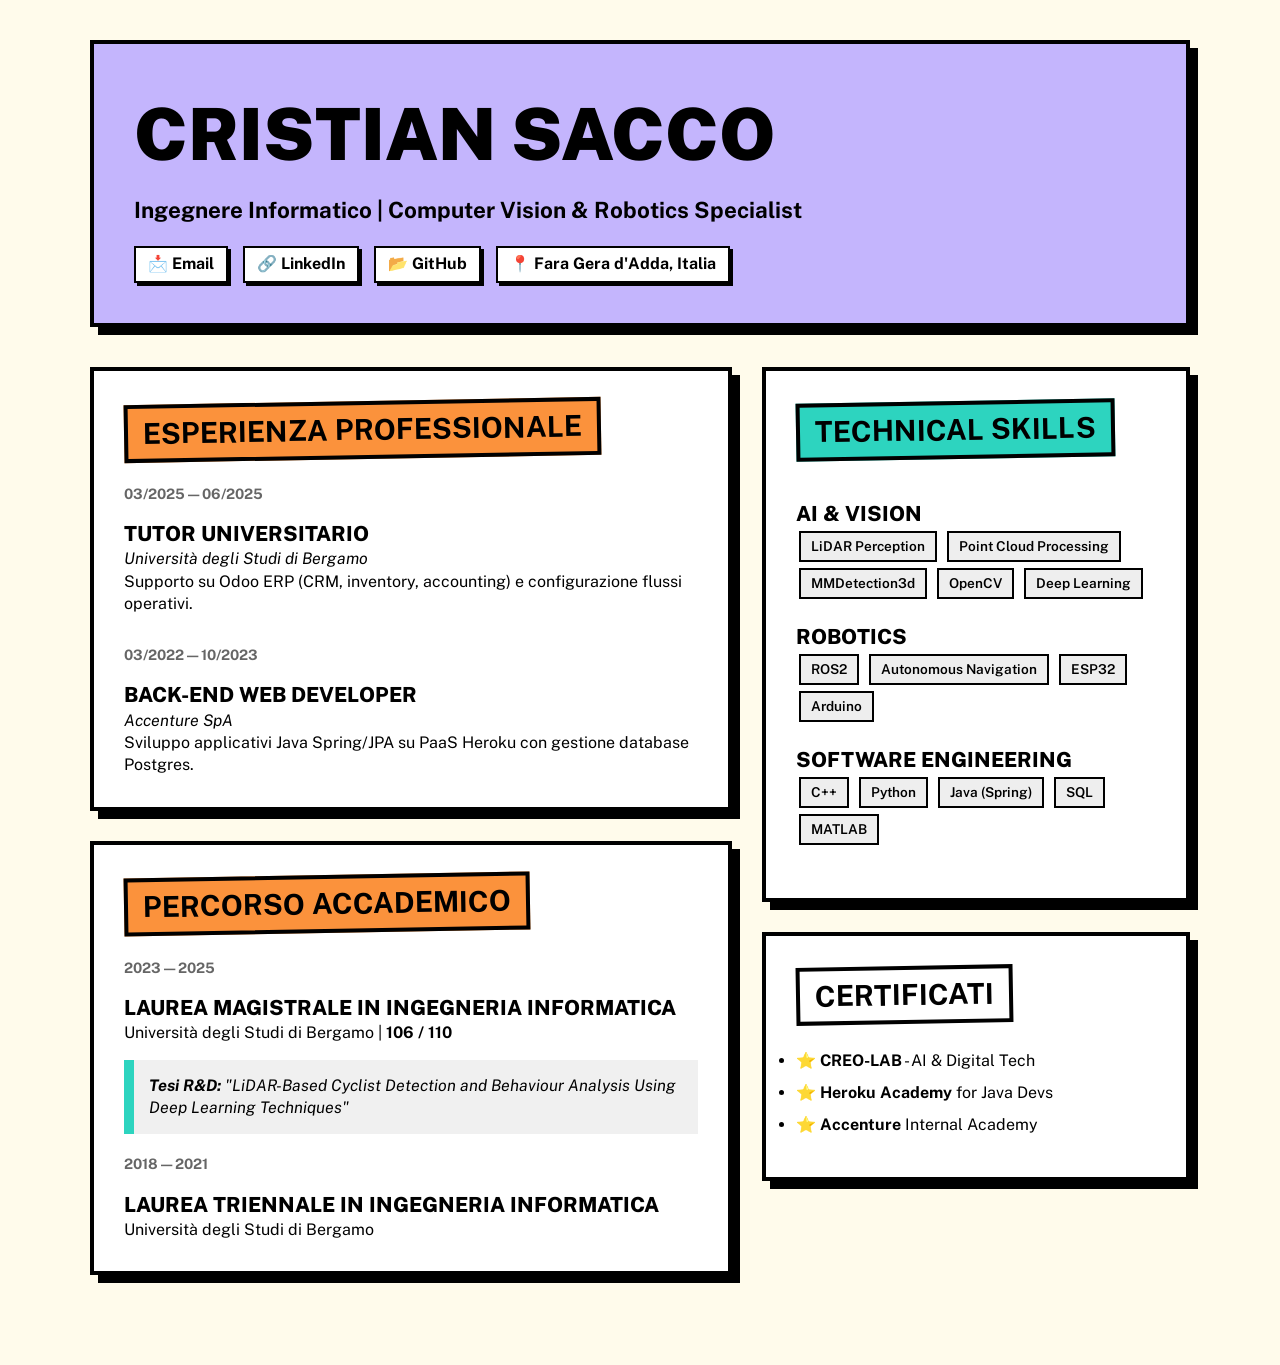
==== index.html @ 44732c9f "first page, no projects added" ====
<!DOCTYPE html>
<html lang="it">
<head>
    <meta charset="UTF-8">
    <meta name="viewport" content="width=device-width, initial-scale=1.0">
    <title>Cristian Sacco | Portfolio</title>
    <link href="https://fonts.googleapis.com/css2?family=Public+Sans:wght@400;700;900&display=swap" rel="stylesheet">
    <style>
        :root {
            --bg: #FFFBEB;
            --primary: #C4B5FD; /* Viola pastello brutale */
            --secondary: #FB923C; /* Arancio */
            --accent: #2DD4BF; /* Teal */
            --dark: #000000;
            --border: 4px solid #000000;
            --shadow: 8px 8px 0px 0px #000000;
        }

        * { margin: 0; padding: 0; box-sizing: border-box; }
        body { background-color: var(--bg); font-family: 'Public Sans', sans-serif; color: var(--dark); padding: 20px; line-height: 1.4; }

        header {
            max-width: 1100px;
            margin: 20px auto;
            padding: 40px;
            background: var(--primary);
            border: var(--border);
            box-shadow: var(--shadow);
        }

        h1 { font-size: clamp(2.5rem, 8vw, 4.5rem); font-weight: 900; text-transform: uppercase; margin-bottom: 10px; }
        .contact-bar { display: flex; flex-wrap: wrap; gap: 15px; margin-top: 20px; }
        .badge { background: white; border: 2px solid var(--dark); padding: 5px 12px; font-weight: 700; text-decoration: none; color: black; box-shadow: 3px 3px 0px var(--dark); }

        .grid {
            max-width: 1100px;
            margin: 40px auto;
            display: grid;
            grid-template-columns: 1.5fr 1fr;
            gap: 30px;
        }

        section {
            background: white;
            border: var(--border);
            padding: 30px;
            box-shadow: var(--shadow);
            margin-bottom: 30px;
        }

        h2 {
            font-size: 1.8rem;
            text-transform: uppercase;
            background: var(--secondary);
            display: inline-block;
            padding: 5px 15px;
            border: var(--border);
            margin-bottom: 25px;
            transform: rotate(-1deg);
        }

        h3 { font-size: 1.3rem; margin-top: 15px; text-transform: uppercase; font-weight: 800; }
        .date { font-weight: 700; color: #666; font-size: 0.9rem; margin-bottom: 10px; display: block; }

        .skill-cat { margin-bottom: 20px; }
        .skill-tag {
            display: inline-block;
            background: #eee;
            border: 2px solid var(--dark);
            padding: 4px 10px;
            margin: 3px;
            font-weight: 600;
            font-size: 0.85rem;
        }

        .highlight-box {
            background: #f0f0f0;
            border-left: 10px solid var(--accent);
            padding: 15px;
            margin: 15px 0;
            font-style: italic;
        }

        @media (max-width: 850px) { .grid { grid-template-columns: 1fr; } }
    </style>
</head>
<body>

    <header>
        <h1>CRISTIAN SACCO</h1>
        <p style="font-size: 1.4rem; font-weight: 700;">Ingegnere Informatico | Computer Vision & Robotics Specialist</p>
        <div class="contact-bar">
            <a href="mailto:cristiansacco@icloud.com" class="badge">📩 Email</a>
            <a href="https://www.linkedin.com/in/cristian-sacco/" target="_blank" class="badge">🔗 LinkedIn</a>
            <a href="https://github.com/saccocristian" target="_blank" class="badge">📂 GitHub</a>
            <span class="badge">📍 Fara Gera d'Adda, Italia</span>
        </div>
    </header>

    <div class="grid">
        <main>
            <section>
                <h2>Esperienza Professionale</h2>

                <div>
                    <span class="date">03/2025 — 06/2025</span>
                    <h3>Tutor Universitario</h3>
                    <p><em>Università degli Studi di Bergamo</em></p>
                    <p>Supporto su Odoo ERP (CRM, inventory, accounting) e configurazione flussi operativi.</p>
                </div>

                <div style="margin-top: 30px;">
                    <span class="date">03/2022 — 10/2023</span>
                    <h3>Back-end Web Developer</h3>
                    <p><em>Accenture SpA</em></p>
                    <p>Sviluppo applicativi Java Spring/JPA su PaaS Heroku con gestione database Postgres.</p>
                </div>
            </section>

            <section>
                <h2>Percorso Accademico</h2>

                <div>
                    <span class="date">2023 — 2025</span>
                    <h3>Laurea Magistrale in Ingegneria Informatica</h3>
                    <p>Università degli Studi di Bergamo | <strong>106 / 110</strong></p>
                    <div class="highlight-box">
                        <strong>Tesi R&D:</strong> "LiDAR-Based Cyclist Detection and Behaviour Analysis Using Deep Learning Techniques"
                    </div>
                </div>

                <div style="margin-top: 20px;">
                    <span class="date">2018 — 2021</span>
                    <h3>Laurea Triennale in Ingegneria Informatica</h3>
                    <p>Università degli Studi di Bergamo</p>
                </div>
            </section>
        </main>

        <aside>
            <section>
                <h2 style="background: var(--accent);">Technical Skills</h2>

                <div class="skill-cat">
                    <h3>AI & Vision</h3>
                    <span class="skill-tag">LiDAR Perception</span>
                    <span class="skill-tag">Point Cloud Processing</span>
                    <span class="skill-tag">MMDetection3d</span>
                    <span class="skill-tag">OpenCV</span>
                    <span class="skill-tag">Deep Learning</span>
                </div>

                <div class="skill-cat">
                    <h3>Robotics</h3>
                    <span class="skill-tag">ROS2</span>
                    <span class="skill-tag">Autonomous Navigation</span>
                    <span class="skill-tag">ESP32</span>
                    <span class="skill-tag">Arduino</span>
                </div>

                <div class="skill-cat">
                    <h3>Software Engineering</h3>
                    <span class="skill-tag">C++</span>
                    <span class="skill-tag">Python</span>
                    <span class="skill-tag">Java (Spring)</span>
                    <span class="skill-tag">SQL</span>
                    <span class="skill-tag">MATLAB</span>
                </div>
            </section>

            <section>
                <h2 style="background: #FFF;">Certificati</h2>
                <ul>
                    <li style="margin-bottom:10px">⭐ <strong>CREO-LAB</strong> - AI & Digital Tech</li>
                    <li style="margin-bottom:10px">⭐ <strong>Heroku Academy</strong> for Java Devs</li>
                    <li style="margin-bottom:10px">⭐ <strong>Accenture</strong> Internal Academy</li>
                </ul>
            </section>
        </aside>
    </div>

</body>
</html>
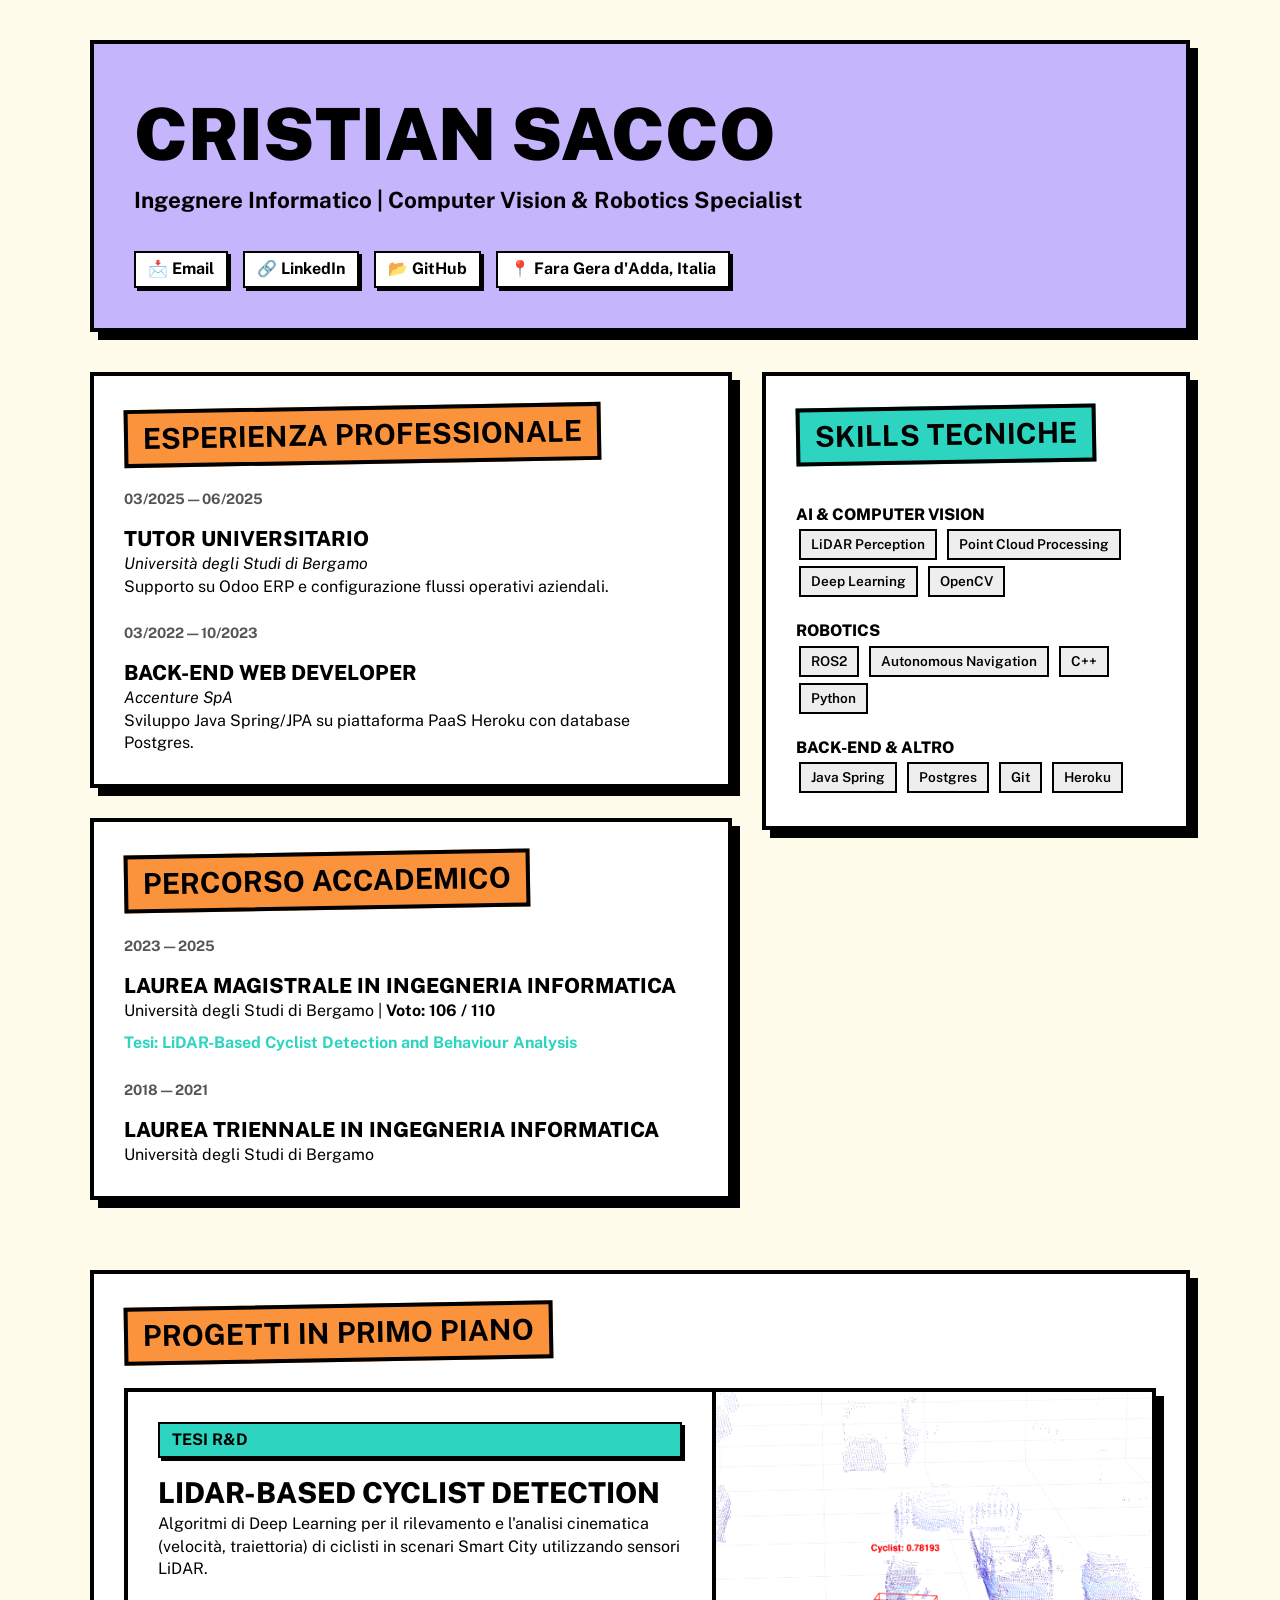
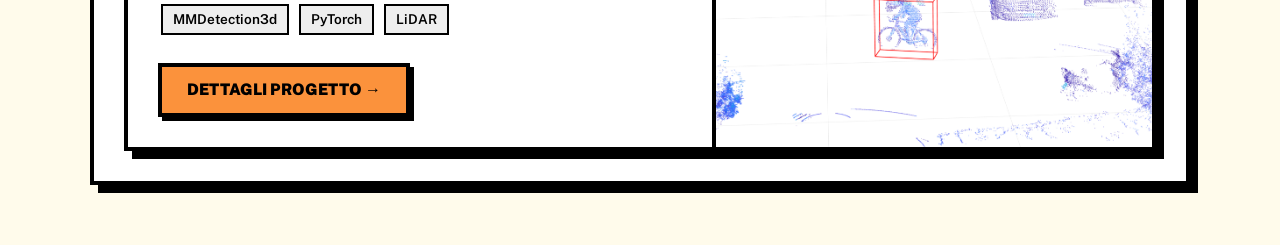
==== commit 240fbbaf: "new first page" ====
--- a/index.html
+++ b/index.html
@@ -5,84 +5,7 @@
     <meta name="viewport" content="width=device-width, initial-scale=1.0">
     <title>Cristian Sacco | Portfolio</title>
     <link href="https://fonts.googleapis.com/css2?family=Public+Sans:wght@400;700;900&display=swap" rel="stylesheet">
-    <style>
-        :root {
-            --bg: #FFFBEB;
-            --primary: #C4B5FD; /* Viola pastello brutale */
-            --secondary: #FB923C; /* Arancio */
-            --accent: #2DD4BF; /* Teal */
-            --dark: #000000;
-            --border: 4px solid #000000;
-            --shadow: 8px 8px 0px 0px #000000;
-        }
-
-        * { margin: 0; padding: 0; box-sizing: border-box; }
-        body { background-color: var(--bg); font-family: 'Public Sans', sans-serif; color: var(--dark); padding: 20px; line-height: 1.4; }
-
-        header {
-            max-width: 1100px;
-            margin: 20px auto;
-            padding: 40px;
-            background: var(--primary);
-            border: var(--border);
-            box-shadow: var(--shadow);
-        }
-
-        h1 { font-size: clamp(2.5rem, 8vw, 4.5rem); font-weight: 900; text-transform: uppercase; margin-bottom: 10px; }
-        .contact-bar { display: flex; flex-wrap: wrap; gap: 15px; margin-top: 20px; }
-        .badge { background: white; border: 2px solid var(--dark); padding: 5px 12px; font-weight: 700; text-decoration: none; color: black; box-shadow: 3px 3px 0px var(--dark); }
-
-        .grid {
-            max-width: 1100px;
-            margin: 40px auto;
-            display: grid;
-            grid-template-columns: 1.5fr 1fr;
-            gap: 30px;
-        }
-
-        section {
-            background: white;
-            border: var(--border);
-            padding: 30px;
-            box-shadow: var(--shadow);
-            margin-bottom: 30px;
-        }
-
-        h2 {
-            font-size: 1.8rem;
-            text-transform: uppercase;
-            background: var(--secondary);
-            display: inline-block;
-            padding: 5px 15px;
-            border: var(--border);
-            margin-bottom: 25px;
-            transform: rotate(-1deg);
-        }
-
-        h3 { font-size: 1.3rem; margin-top: 15px; text-transform: uppercase; font-weight: 800; }
-        .date { font-weight: 700; color: #666; font-size: 0.9rem; margin-bottom: 10px; display: block; }
-
-        .skill-cat { margin-bottom: 20px; }
-        .skill-tag {
-            display: inline-block;
-            background: #eee;
-            border: 2px solid var(--dark);
-            padding: 4px 10px;
-            margin: 3px;
-            font-weight: 600;
-            font-size: 0.85rem;
-        }
-
-        .highlight-box {
-            background: #f0f0f0;
-            border-left: 10px solid var(--accent);
-            padding: 15px;
-            margin: 15px 0;
-            font-style: italic;
-        }
-
-        @media (max-width: 850px) { .grid { grid-template-columns: 1fr; } }
-    </style>
+    <link rel="stylesheet" href="style.css">
 </head>
 <body>
 
@@ -101,35 +24,29 @@
         <main>
             <section>
                 <h2>Esperienza Professionale</h2>
-
-                <div>
+                <div style="margin-bottom: 25px;">
                     <span class="date">03/2025 — 06/2025</span>
                     <h3>Tutor Universitario</h3>
                     <p><em>Università degli Studi di Bergamo</em></p>
-                    <p>Supporto su Odoo ERP (CRM, inventory, accounting) e configurazione flussi operativi.</p>
+                    <p>Supporto su Odoo ERP e configurazione flussi operativi aziendali.</p>
                 </div>
-
-                <div style="margin-top: 30px;">
+                <div>
                     <span class="date">03/2022 — 10/2023</span>
                     <h3>Back-end Web Developer</h3>
                     <p><em>Accenture SpA</em></p>
-                    <p>Sviluppo applicativi Java Spring/JPA su PaaS Heroku con gestione database Postgres.</p>
+                    <p>Sviluppo Java Spring/JPA su piattaforma PaaS Heroku con database Postgres.</p>
                 </div>
             </section>
 
             <section>
                 <h2>Percorso Accademico</h2>
-
-                <div>
+                <div style="margin-bottom: 25px;">
                     <span class="date">2023 — 2025</span>
                     <h3>Laurea Magistrale in Ingegneria Informatica</h3>
-                    <p>Università degli Studi di Bergamo | <strong>106 / 110</strong></p>
-                    <div class="highlight-box">
-                        <strong>Tesi R&D:</strong> "LiDAR-Based Cyclist Detection and Behaviour Analysis Using Deep Learning Techniques"
-                    </div>
+                    <p>Università degli Studi di Bergamo | <strong>Voto: 106 / 110</strong></p>
+                    <p style="margin-top: 10px; font-weight: 700; color: var(--accent);">Tesi: LiDAR-Based Cyclist Detection and Behaviour Analysis</p>
                 </div>
-
-                <div style="margin-top: 20px;">
+                <div>
                     <span class="date">2018 — 2021</span>
                     <h3>Laurea Triennale in Ingegneria Informatica</h3>
                     <p>Università degli Studi di Bergamo</p>
@@ -139,45 +56,55 @@
 
         <aside>
             <section>
-                <h2 style="background: var(--accent);">Technical Skills</h2>
-
-                <div class="skill-cat">
-                    <h3>AI & Vision</h3>
+                <h2 style="background: var(--accent);">Skills Tecniche</h2>
+                <div style="margin-bottom: 20px;">
+                    <h3 style="font-size: 1rem;">AI & Computer Vision</h3>
                     <span class="skill-tag">LiDAR Perception</span>
                     <span class="skill-tag">Point Cloud Processing</span>
-                    <span class="skill-tag">MMDetection3d</span>
+                    <span class="skill-tag">Deep Learning</span>
                     <span class="skill-tag">OpenCV</span>
-                    <span class="skill-tag">Deep Learning</span>
                 </div>
-
-                <div class="skill-cat">
-                    <h3>Robotics</h3>
+                <div style="margin-bottom: 20px;">
+                    <h3 style="font-size: 1rem;">Robotics</h3>
                     <span class="skill-tag">ROS2</span>
                     <span class="skill-tag">Autonomous Navigation</span>
-                    <span class="skill-tag">ESP32</span>
-                    <span class="skill-tag">Arduino</span>
-                </div>
-
-                <div class="skill-cat">
-                    <h3>Software Engineering</h3>
                     <span class="skill-tag">C++</span>
                     <span class="skill-tag">Python</span>
-                    <span class="skill-tag">Java (Spring)</span>
-                    <span class="skill-tag">SQL</span>
-                    <span class="skill-tag">MATLAB</span>
                 </div>
-            </section>
-
-            <section>
-                <h2 style="background: #FFF;">Certificati</h2>
-                <ul>
-                    <li style="margin-bottom:10px">⭐ <strong>CREO-LAB</strong> - AI & Digital Tech</li>
-                    <li style="margin-bottom:10px">⭐ <strong>Heroku Academy</strong> for Java Devs</li>
-                    <li style="margin-bottom:10px">⭐ <strong>Accenture</strong> Internal Academy</li>
-                </ul>
+                <div>
+                    <h3 style="font-size: 1rem;">Back-end & Altro</h3>
+                    <span class="skill-tag">Java Spring</span>
+                    <span class="skill-tag">Postgres</span>
+                    <span class="skill-tag">Git</span>
+                    <span class="skill-tag">Heroku</span>
+                </div>
             </section>
         </aside>
     </div>
 
+    <div class="full-width-section">
+        <section>
+            <h2>Progetti in primo piano</h2>
+            <div class="project-card-horizontal">
+                <div class="project-content">
+                    <span class="badge" style="background: var(--accent); margin-bottom: 15px;">TESI R&D</span>
+                    <h3 style="font-size: 1.8rem; margin-top: 0;">LiDAR-Based Cyclist Detection</h3>
+                    <p style="margin-bottom: 20px;">
+                        Algoritmi di Deep Learning per il rilevamento e l'analisi cinematica (velocità, traiettoria) di ciclisti in scenari Smart City utilizzando sensori LiDAR.
+                    </p>
+                    <div style="margin-bottom: 25px;">
+                        <span class="skill-tag">MMDetection3d</span>
+                        <span class="skill-tag">PyTorch</span>
+                        <span class="skill-tag">LiDAR</span>
+                    </div>
+                    <a href="progetto-lidar.html" class="btn-project">Dettagli Progetto →</a>
+                </div>
+                <div class="project-image-container">
+                    <img src="assets/bounding_box.png" alt="Visualizzazione LiDAR">
+                </div>
+            </div>
+        </section>
+    </div>
+
 </body>
 </html>
--- a/style.css
+++ b/style.css
@@ -0,0 +1,128 @@
+:root {
+    --bg: #FFFBEB;
+    --primary: #C4B5FD;
+    --secondary: #FB923C;
+    --accent: #2DD4BF;
+    --dark: #000000;
+    --border: 4px solid #000000;
+    --shadow: 8px 8px 0px 0px #000000;
+}
+
+* { margin: 0; padding: 0; box-sizing: border-box; }
+
+body {
+    background-color: var(--bg);
+    font-family: 'Public Sans', sans-serif;
+    color: var(--dark);
+    padding: 20px;
+    line-height: 1.4;
+}
+
+header {
+    max-width: 1100px;
+    margin: 20px auto;
+    padding: 40px;
+    background: var(--primary);
+    border: var(--border);
+    box-shadow: var(--shadow);
+}
+
+/* Fix spaziatura bottoni contatti */
+.contact-bar {
+    display: flex;
+    flex-wrap: wrap;
+    gap: 15px;
+    margin-top: 35px;
+}
+
+.grid {
+    max-width: 1100px;
+    margin: 40px auto;
+    display: grid;
+    grid-template-columns: 1.5fr 1fr;
+    gap: 30px;
+}
+
+/* Sezione progetti che prende tutto lo spazio */
+.full-width-section {
+    max-width: 1100px;
+    margin: 0 auto 40px auto;
+}
+
+section {
+    background: white;
+    border: var(--border);
+    padding: 30px;
+    box-shadow: var(--shadow);
+    margin-bottom: 30px;
+}
+
+h1 { font-size: clamp(2.2rem, 7vw, 4.5rem); font-weight: 900; text-transform: uppercase; }
+
+h2 {
+    font-size: 1.8rem;
+    text-transform: uppercase;
+    background: var(--secondary);
+    display: inline-block;
+    padding: 5px 15px;
+    border: var(--border);
+    margin-bottom: 25px;
+    transform: rotate(-1deg);
+}
+
+h3 { font-size: 1.3rem; margin-top: 15px; text-transform: uppercase; font-weight: 800; }
+.date { font-weight: 700; color: #555; font-size: 0.9rem; margin-bottom: 5px; display: block; }
+
+.badge {
+    background: white; border: 2px solid var(--dark);
+    padding: 5px 12px; font-weight: 700; text-decoration: none;
+    color: black; box-shadow: 3px 3px 0px var(--dark);
+    transition: all 0.1s;
+}
+
+.badge:hover { transform: translate(-2px, -2px); box-shadow: 5px 5px 0px var(--dark); }
+
+.skill-tag {
+    display: inline-block;
+    background: #eee;
+    border: 2px solid var(--dark);
+    padding: 4px 10px;
+    margin: 3px;
+    font-weight: 600;
+    font-size: 0.85rem;
+}
+
+.project-card-horizontal {
+    display: flex;
+    background: white;
+    border: var(--border);
+    box-shadow: var(--shadow);
+    overflow: hidden;
+}
+
+.project-content { flex: 1.2; padding: 30px; display: flex; flex-direction: column; justify-content: center; }
+.project-image-container { flex: 1; border-left: var(--border); background: #e0e0e0; min-height: 300px; }
+.project-image-container img { width: 100%; height: 100%; object-fit: cover; }
+
+.btn-project {
+    display: inline-block;
+    background: var(--secondary);
+    color: black;
+    text-decoration: none;
+    font-weight: 900;
+    text-transform: uppercase;
+    padding: 12px 25px;
+    border: var(--border);
+    box-shadow: 4px 4px 0px 0px #000;
+    transition: all 0.1s ease;
+    align-self: flex-start;
+}
+
+.btn-project:hover { transform: translate(-2px, -2px); box-shadow: 6px 6px 0px #000; }
+.btn-project:active { transform: translate(4px, 4px); box-shadow: 0px 0px 0px #000; }
+
+@media (max-width: 850px) {
+    .grid { grid-template-columns: 1fr; }
+    .project-card-horizontal { flex-direction: column-reverse; }
+    .project-image-container { border-left: none; border-bottom: var(--border); height: 250px; min-height: auto; }
+}
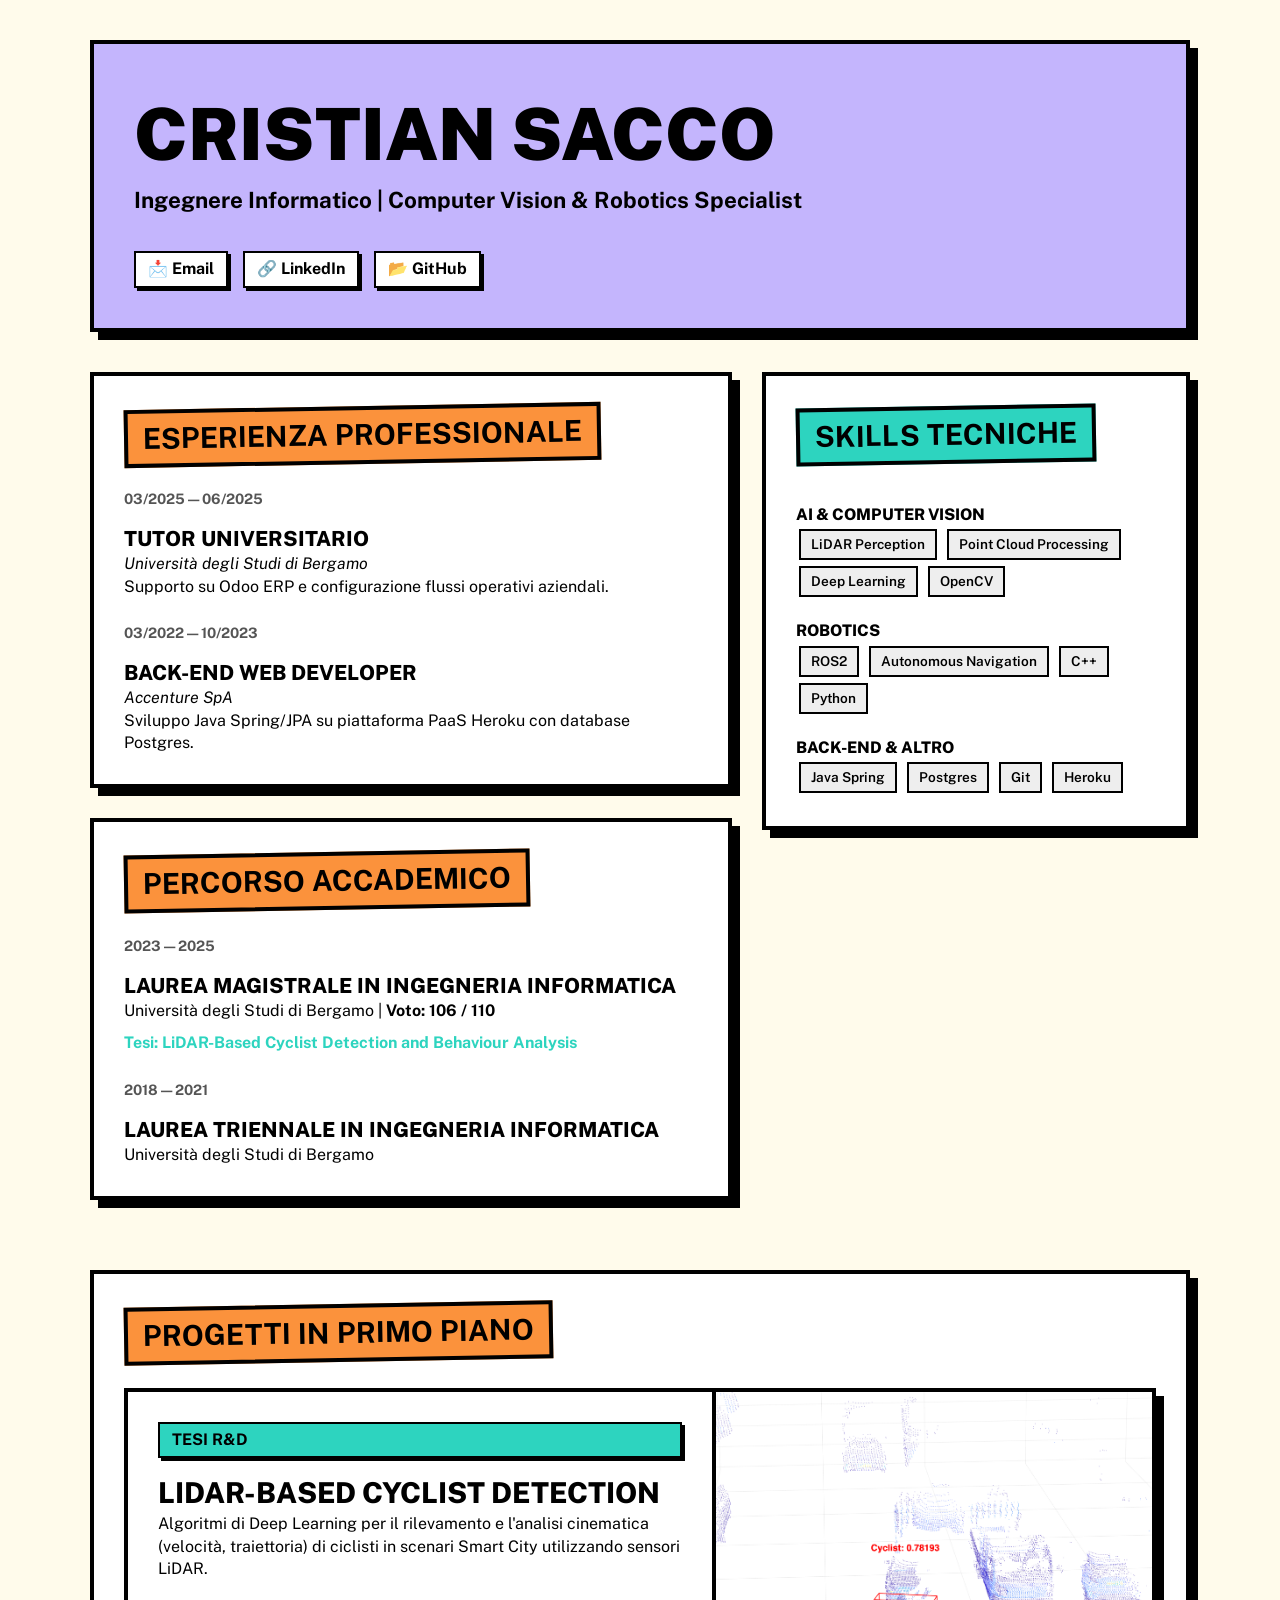
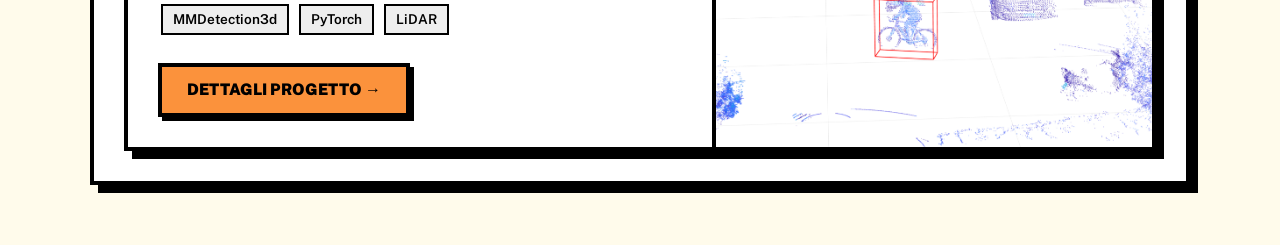
==== commit 8c2faf8a: "lidar_project added" ====
--- a/index.html
+++ b/index.html
@@ -16,7 +16,6 @@
             <a href="mailto:cristiansacco@icloud.com" class="badge">📩 Email</a>
             <a href="https://www.linkedin.com/in/cristian-sacco/" target="_blank" class="badge">🔗 LinkedIn</a>
             <a href="https://github.com/saccocristian" target="_blank" class="badge">📂 GitHub</a>
-            <span class="badge">📍 Fara Gera d'Adda, Italia</span>
         </div>
     </header>
 
--- a/style.css
+++ b/style.css
@@ -126,3 +126,67 @@
     .project-card-horizontal { flex-direction: column-reverse; }
     .project-image-container { border-left: none; border-bottom: var(--border); height: 250px; min-height: auto; }
 }
+
+/* --- GESTIONE IMMAGINI PIPELINE --- */
+.step-image {
+    flex: 1;
+    border: var(--border);
+    box-shadow: var(--shadow);
+    background: #eee;
+    height: 350px; /* Altezza fissa uguale per tutte */
+    display: flex;
+    overflow: hidden;
+}
+
+.step-image img {
+    width: 100%;
+    height: 100%;
+    object-fit: cover; /* Riempie il box senza deformarsi */
+    object-position: center;
+    display: block;
+    cursor: zoom-in; /* Indica che si può cliccare per ingrandire */
+    transition: opacity 0.2s;
+}
+
+.step-image img:hover {
+    opacity: 0.9;
+}
+
+/* --- LIGHTBOX OTTIMIZZATO --- */
+.lightbox-overlay {
+    display: flex; /* Cambiamo da none a flex */
+    visibility: hidden; /* Usiamo visibility e opacity per la velocità */
+    opacity: 0;
+    position: fixed;
+    z-index: 9999;
+    top: 0;
+    left: 0;
+    width: 100%;
+    height: 100%;
+    background-color: rgba(0, 0, 0, 0.9);
+    cursor: zoom-out;
+    align-items: center;
+    justify-content: center;
+    transition: opacity 0.2s ease-in-out, visibility 0.2s; /* Transizione rapida */
+    will-change: opacity; /* Suggerisce al browser di usare la GPU */
+}
+
+/* Quando l'overlay è attivo */
+.lightbox-overlay.active {
+    visibility: visible;
+    opacity: 1;
+}
+
+.lightbox-overlay img {
+    max-width: 90%;
+    max-height: 90%;
+    border: 5px solid white;
+    box-shadow: 0 0 30px rgba(0,0,0,0.5);
+    cursor: default;
+    transform: scale(0.95); /* Parte leggermente più piccola */
+    transition: transform 0.2s ease-out;
+}
+
+.lightbox-overlay.active img {
+    transform: scale(1); /* Effetto "pop" immediato */
+}
